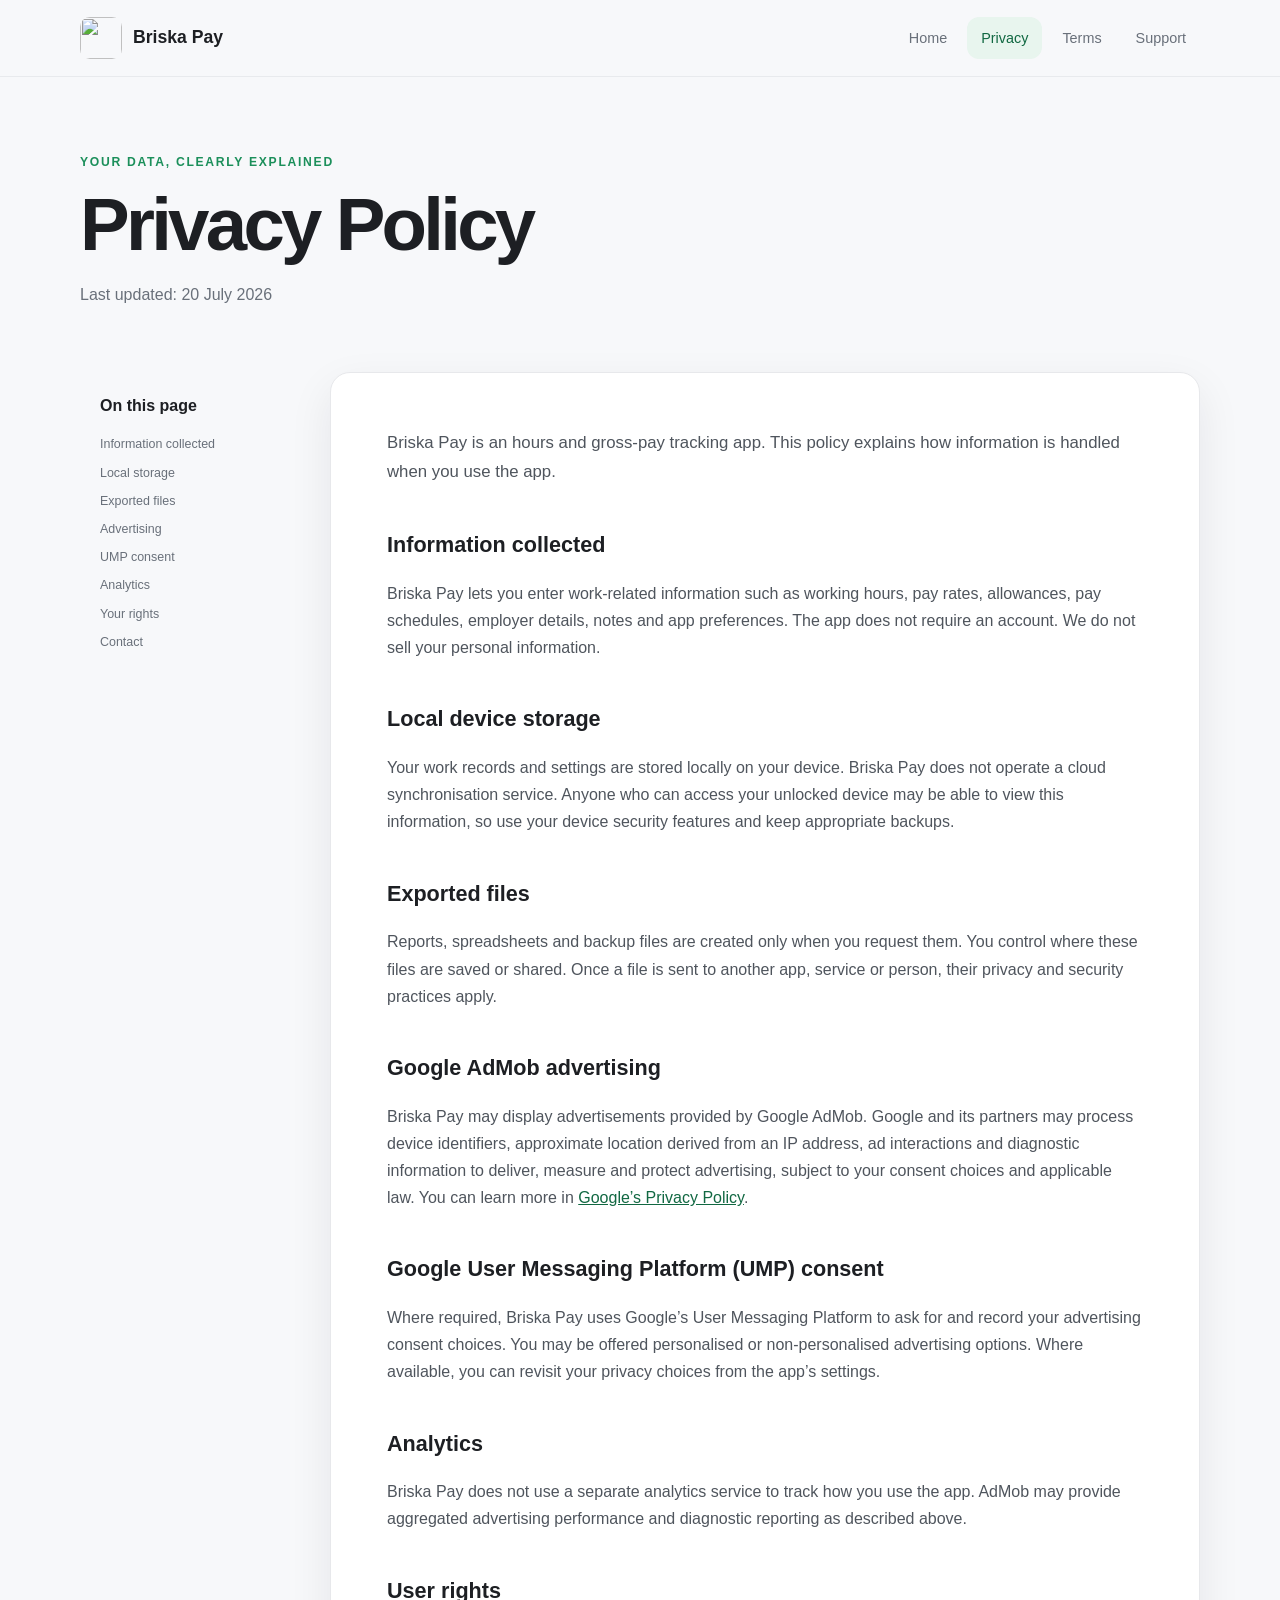
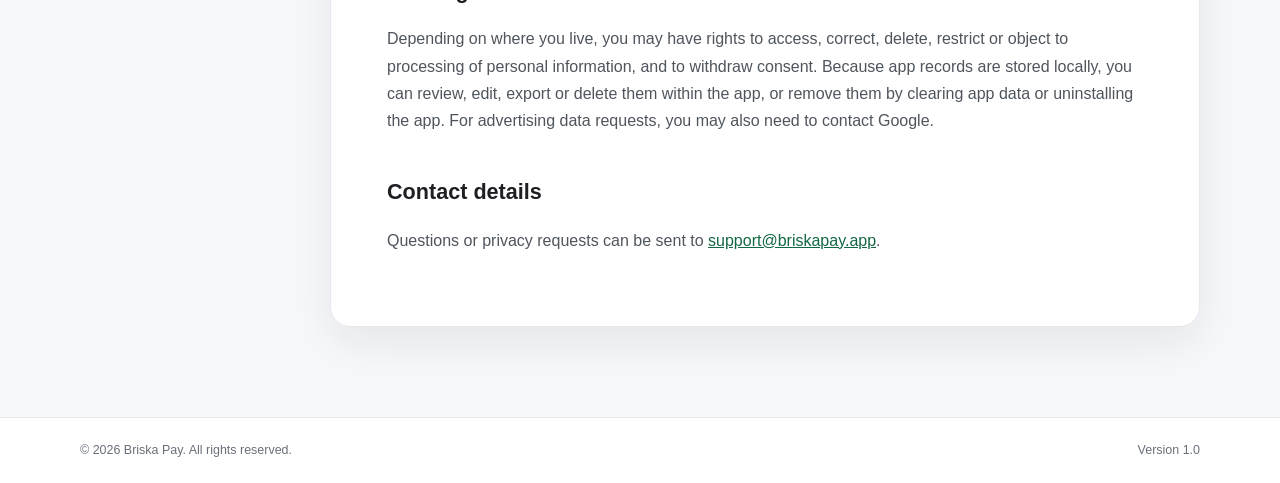
==== privacy.html @ 8bffb8f8 "Add Briska Pay website and legal pages" ====
<!doctype html>
<html lang="en">
<head>
  <meta charset="utf-8"><meta name="viewport" content="width=device-width, initial-scale=1">
  <meta name="description" content="Privacy Policy for Briska Pay.">
  <title>Privacy Policy — Briska Pay</title>
  <link rel="icon" href="assets/branding/briska-icon.png"><link rel="stylesheet" href="styles.css">
</head>
<body>
  <header class="site-header"><nav class="nav container" aria-label="Main navigation"><a class="brand" href="index.html" aria-label="Briska Pay home"><img src="assets/branding/briska-icon.svg" alt="" width="42" height="42"><span>Briska Pay</span></a><div class="nav-links"><a href="index.html">Home</a><a class="active" aria-current="page" href="privacy.html">Privacy</a><a href="terms.html">Terms</a><a href="support.html">Support</a></div></nav></header>
  <main class="legal container">
    <header class="page-heading"><span class="eyebrow">Your data, clearly explained</span><h1>Privacy Policy</h1><p>Last updated: 20 July 2026</p></header>
    <div class="legal-layout">
      <aside class="legal-nav"><strong>On this page</strong><a href="#collected">Information collected</a><a href="#storage">Local storage</a><a href="#exports">Exported files</a><a href="#advertising">Advertising</a><a href="#consent">UMP consent</a><a href="#analytics">Analytics</a><a href="#rights">Your rights</a><a href="#contact">Contact</a></aside>
      <article class="legal-card">
        <p>Briska Pay is an hours and gross-pay tracking app. This policy explains how information is handled when you use the app.</p>
        <section id="collected"><h2>Information collected</h2><p>Briska Pay lets you enter work-related information such as working hours, pay rates, allowances, pay schedules, employer details, notes and app preferences. The app does not require an account. We do not sell your personal information.</p></section>
        <section id="storage"><h2>Local device storage</h2><p>Your work records and settings are stored locally on your device. Briska Pay does not operate a cloud synchronisation service. Anyone who can access your unlocked device may be able to view this information, so use your device security features and keep appropriate backups.</p></section>
        <section id="exports"><h2>Exported files</h2><p>Reports, spreadsheets and backup files are created only when you request them. You control where these files are saved or shared. Once a file is sent to another app, service or person, their privacy and security practices apply.</p></section>
        <section id="advertising"><h2>Google AdMob advertising</h2><p>Briska Pay may display advertisements provided by Google AdMob. Google and its partners may process device identifiers, approximate location derived from an IP address, ad interactions and diagnostic information to deliver, measure and protect advertising, subject to your consent choices and applicable law. You can learn more in <a href="https://policies.google.com/privacy">Google’s Privacy Policy</a>.</p></section>
        <section id="consent"><h2>Google User Messaging Platform (UMP) consent</h2><p>Where required, Briska Pay uses Google’s User Messaging Platform to ask for and record your advertising consent choices. You may be offered personalised or non-personalised advertising options. Where available, you can revisit your privacy choices from the app’s settings.</p></section>
        <section id="analytics"><h2>Analytics</h2><p>Briska Pay does not use a separate analytics service to track how you use the app. AdMob may provide aggregated advertising performance and diagnostic reporting as described above.</p></section>
        <section id="rights"><h2>User rights</h2><p>Depending on where you live, you may have rights to access, correct, delete, restrict or object to processing of personal information, and to withdraw consent. Because app records are stored locally, you can review, edit, export or delete them within the app, or remove them by clearing app data or uninstalling the app. For advertising data requests, you may also need to contact Google.</p></section>
        <section id="contact"><h2>Contact details</h2><p>Questions or privacy requests can be sent to <a href="mailto:support@briskapay.app">support@briskapay.app</a>.</p></section>
      </article>
    </div>
  </main>
  <footer class="footer"><div class="container footer-inner"><p>© 2026 Briska Pay. All rights reserved.</p><p>Version 1.0</p></div></footer>
</body></html>
---- styles.css ----
@font-face{font-family:Poppins;src:url('assets/fonts/Poppins-Regular.ttf') format('truetype');font-weight:400;font-display:swap}@font-face{font-family:Poppins;src:url('assets/fonts/Poppins-Medium.ttf') format('truetype');font-weight:500;font-display:swap}@font-face{font-family:Poppins;src:url('assets/fonts/Poppins-SemiBold.ttf') format('truetype');font-weight:600;font-display:swap}@font-face{font-family:Poppins;src:url('assets/fonts/Poppins-Bold.ttf') format('truetype');font-weight:700;font-display:swap}
:root{--green:#1b8f5a;--green-dark:#116842;--green-soft:#e8f5ee;--ink:#1d1f23;--muted:#69707a;--line:#e7e8eb;--bg:#f7f8fa;--white:#fff;--shadow:0 16px 44px rgba(29,31,35,.08);--radius:20px}*{box-sizing:border-box}html{scroll-behavior:smooth}body{margin:0;background:var(--bg);color:var(--ink);font-family:Poppins,Arial,sans-serif;line-height:1.7}a{color:var(--green-dark)}img{display:block}.container{width:min(1120px,calc(100% - 40px));margin-inline:auto}.site-header{position:sticky;top:0;z-index:10;background:rgba(247,248,250,.94);border-bottom:1px solid rgba(231,232,235,.85);backdrop-filter:blur(12px)}.nav{min-height:76px;display:flex;align-items:center;justify-content:space-between;gap:24px}.brand{display:flex;align-items:center;gap:11px;color:var(--ink);font-size:1.1rem;font-weight:700;text-decoration:none}.brand img{border-radius:10px}.nav-links{display:flex;align-items:center;gap:6px}.nav-links a{padding:9px 14px;border-radius:12px;color:var(--muted);font-size:.9rem;font-weight:500;text-decoration:none}.nav-links a:hover,.nav-links a.active{background:var(--green-soft);color:var(--green-dark)}.hero{min-height:650px;display:grid;grid-template-columns:1.1fr .9fr;align-items:center;gap:80px;padding-block:80px}.eyebrow{display:block;margin-bottom:12px;color:var(--green);font-size:.76rem;font-weight:700;letter-spacing:.14em;text-transform:uppercase}.hero h1,.page-heading h1{max-width:800px;margin:0;font-size:clamp(2.6rem,6vw,4.65rem);line-height:1.08;letter-spacing:-.05em}.hero h1 span{color:var(--green)}.lead{max-width:650px;margin:24px 0;color:var(--muted);font-size:1.08rem}.actions{display:flex;gap:12px;margin-top:30px}.button{display:inline-flex;min-height:52px;align-items:center;justify-content:center;padding:12px 22px;border:2px solid var(--green);border-radius:14px;background:var(--green);color:#fff;font-weight:600;text-decoration:none;transition:.2s}.button:hover{background:var(--green-dark);border-color:var(--green-dark);transform:translateY(-1px)}.button.secondary{background:transparent;color:var(--green)}.hero-card{position:relative;padding:30px;border:1px solid #eef0f1;border-radius:28px;background:var(--white);box-shadow:0 28px 70px rgba(27,143,90,.14)}.hero-card:before{position:absolute;inset:-25px -25px auto auto;z-index:-1;width:150px;height:150px;border-radius:50%;background:var(--green-soft);content:""}.preview-head{display:flex;justify-content:space-between;font-weight:600}.status{padding:5px 10px;border-radius:20px;background:var(--green-soft);color:var(--green-dark);font-size:.7rem}.preview-label{margin:38px 0 2px;color:var(--muted);font-size:.82rem}.preview-value{margin:0;font-size:2.65rem;font-weight:700;letter-spacing:-.04em}.preview-grid{display:grid;grid-template-columns:1fr 1fr;gap:12px;margin:26px 0}.preview-grid div{display:flex;flex-direction:column;padding:16px;border-radius:15px;background:var(--bg)}.preview-grid span{color:var(--muted);font-size:.78rem}.preview-grid strong{font-size:1.15rem}.progress{height:7px;overflow:hidden;border-radius:20px;background:var(--line)}.progress span{display:block;width:72%;height:100%;border-radius:inherit;background:var(--green)}.preview-note{margin:13px 0 0;color:var(--muted);font-size:.75rem}.section{padding-block:92px}.section-heading{max-width:680px;margin-bottom:38px}.section-heading h2,.contact h2,.bug-card h2{margin:0;font-size:clamp(1.8rem,4vw,2.7rem);line-height:1.2;letter-spacing:-.035em}.section-heading p{color:var(--muted)}.card-grid{display:grid;grid-template-columns:repeat(4,1fr);gap:18px}.card{padding:25px;border:1px solid var(--line);border-radius:var(--radius);background:var(--white);box-shadow:0 8px 30px rgba(29,31,35,.04)}.feature-icon{display:flex;width:44px;height:44px;align-items:center;justify-content:center;margin-bottom:28px;border-radius:13px;background:var(--green-soft);color:var(--green);font-size:1.25rem;font-weight:700}.card h3{margin:0 0 9px;font-size:1.05rem}.card p{margin:0;color:var(--muted);font-size:.88rem}.contact-wrap{background:var(--green)}.contact{display:flex;align-items:center;justify-content:space-between;gap:40px;padding-block:65px;color:#fff}.contact p{margin-bottom:0;color:rgba(255,255,255,.78)}.eyebrow.light{color:#c7f1dc}.light-button{flex:none;border-color:#fff;background:#fff;color:var(--green-dark)}.light-button:hover{border-color:var(--bg);background:var(--bg);color:var(--green-dark)}.footer{border-top:1px solid var(--line);background:var(--white);color:var(--muted);font-size:.78rem}.footer-inner{display:flex;justify-content:space-between;padding-block:22px}.footer p{margin:0}.page-heading{padding:75px 0 48px}.page-heading p{max-width:680px;color:var(--muted)}.legal{padding-bottom:90px}.legal-layout{display:grid;grid-template-columns:220px 1fr;align-items:start;gap:30px}.legal-nav{position:sticky;top:106px;display:flex;flex-direction:column;gap:7px;padding:20px}.legal-nav strong{margin-bottom:8px}.legal-nav a{color:var(--muted);font-size:.78rem;text-decoration:none}.legal-nav a:hover{color:var(--green)}.legal-card{padding:clamp(25px,5vw,56px);border:1px solid var(--line);border-radius:var(--radius);background:#fff;box-shadow:var(--shadow)}.legal-card.single{max-width:880px;margin:auto}.legal-card>p:first-child{margin-top:0;font-size:1.05rem}.legal-card section{scroll-margin-top:100px;padding-top:24px}.legal-card h2{margin:0 0 8px;font-size:1.35rem}.legal-card p{color:#4f555d}.support-hero{background:linear-gradient(180deg,var(--green-soft),var(--bg))}.support-hero .page-heading{text-align:center}.support-hero .page-heading p{margin:15px auto 28px}.faq-grid{display:grid;grid-template-columns:1fr 1fr;gap:16px}details{padding:20px 22px;border:1px solid var(--line);border-radius:16px;background:#fff}summary{cursor:pointer;font-weight:600}details p{margin-bottom:0;color:var(--muted);font-size:.9rem}.muted{background:#eff2f1}.steps{display:grid;grid-template-columns:1fr 1fr;gap:18px}.steps article{display:flex;gap:17px;padding:22px;border-radius:var(--radius);background:#fff}.steps article>span{display:flex;flex:0 0 38px;height:38px;align-items:center;justify-content:center;border-radius:50%;background:var(--green);color:#fff;font-weight:700}.steps h3{margin:2px 0 5px;font-size:1rem}.steps p{margin:0;color:var(--muted);font-size:.85rem}.bug-card{display:flex;align-items:center;justify-content:space-between;gap:55px;padding:42px;border-radius:26px;background:var(--green-dark);color:#fff}.bug-card p{max-width:750px;margin-bottom:0;color:rgba(255,255,255,.78)}.contact-line{text-align:center;margin:35px 0 0;color:var(--muted)}
@media(max-width:860px){.hero{grid-template-columns:1fr;gap:45px}.card-grid{grid-template-columns:1fr 1fr}.legal-layout{grid-template-columns:1fr}.legal-nav{display:none}.contact,.bug-card{align-items:flex-start;flex-direction:column}.hero-card{max-width:560px}.faq-grid,.steps{grid-template-columns:1fr}}
@media(max-width:600px){.container{width:min(100% - 28px,1120px)}.site-header{position:relative}.nav{align-items:flex-start;flex-direction:column;padding-block:14px;gap:10px}.nav-links{width:100%;overflow-x:auto;padding-bottom:2px}.nav-links a{padding:8px 11px;white-space:nowrap}.hero{min-height:0;padding-block:58px}.hero h1,.page-heading h1{font-size:2.55rem}.actions{align-items:stretch;flex-direction:column}.hero-card{padding:22px}.preview-value{font-size:2.2rem}.section{padding-block:68px}.card-grid{grid-template-columns:1fr}.contact{padding-block:50px}.light-button{width:100%;font-size:.85rem}.footer-inner{align-items:flex-start;flex-direction:column;gap:5px}.page-heading{padding:55px 0 35px}.legal{padding-bottom:60px}.legal-card{padding:24px 20px}.bug-card{padding:28px 22px}}
@media(prefers-reduced-motion:reduce){html{scroll-behavior:auto}.button{transition:none}}
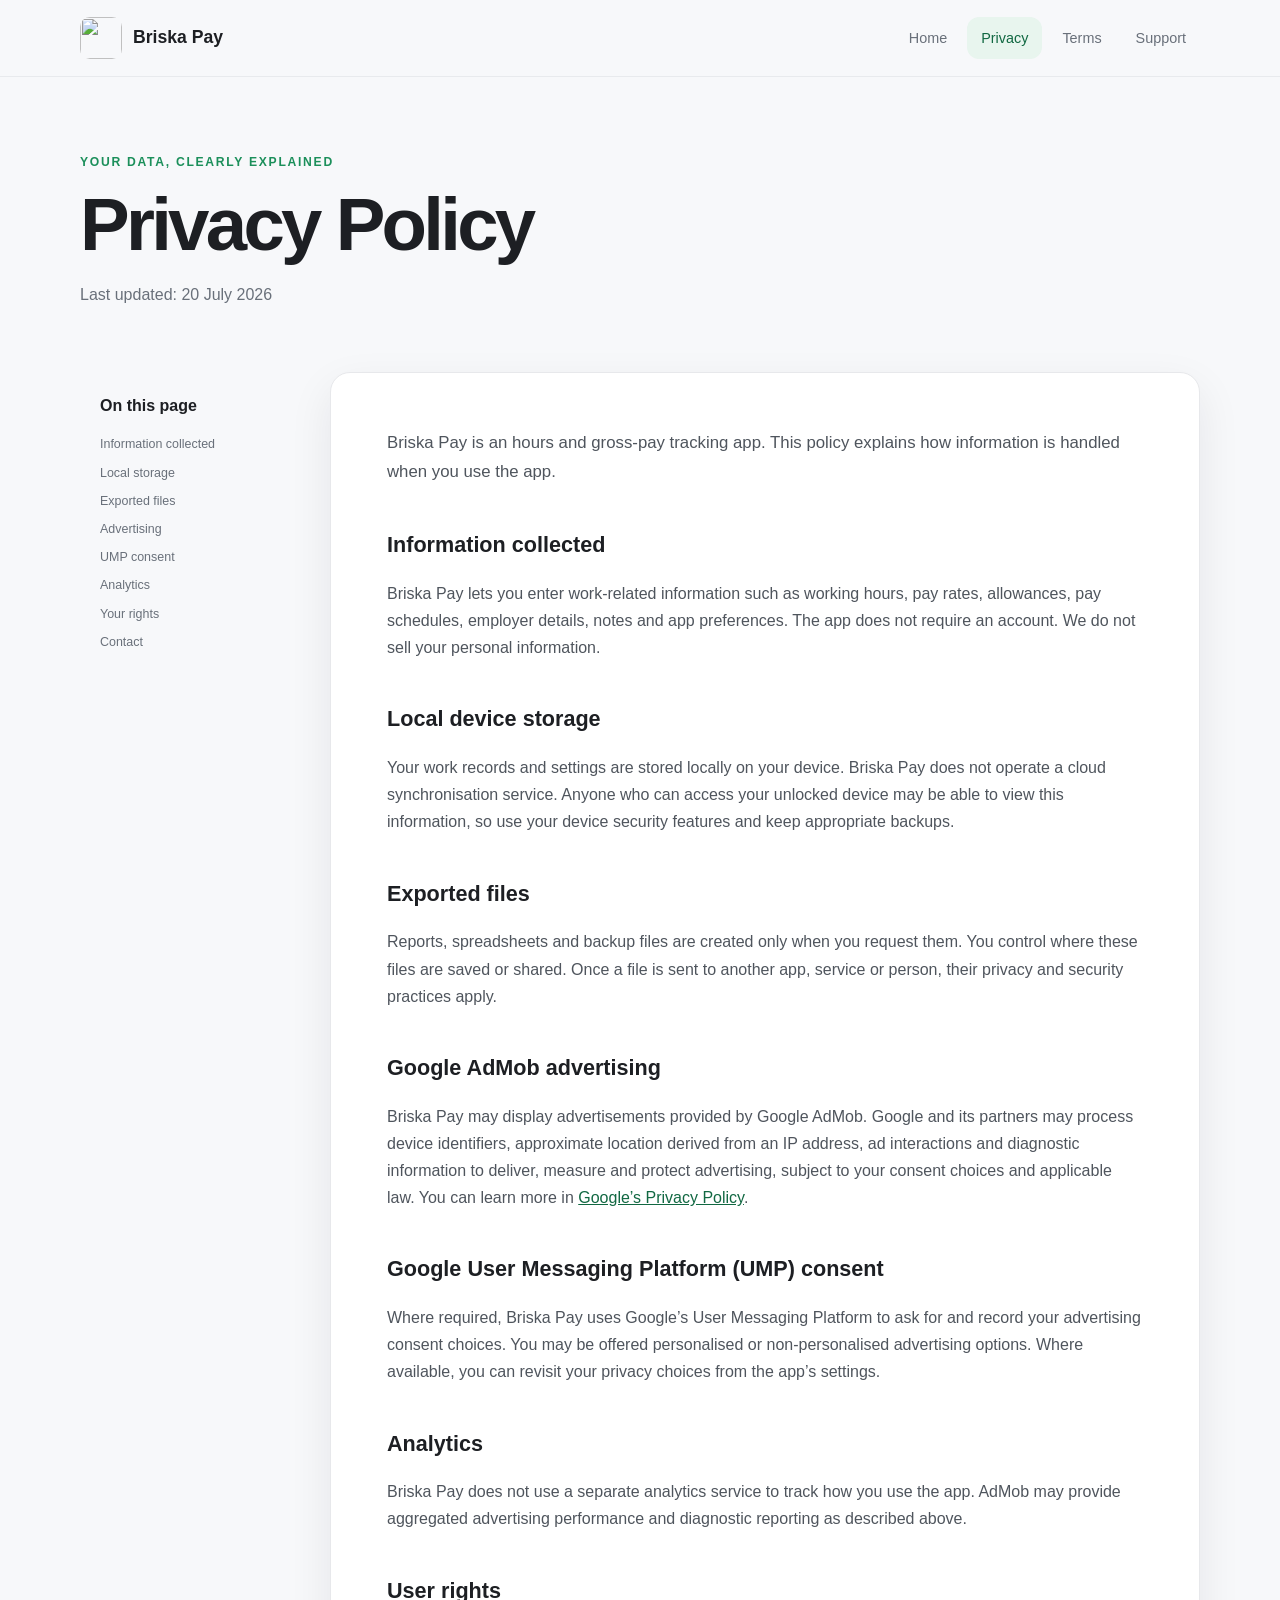
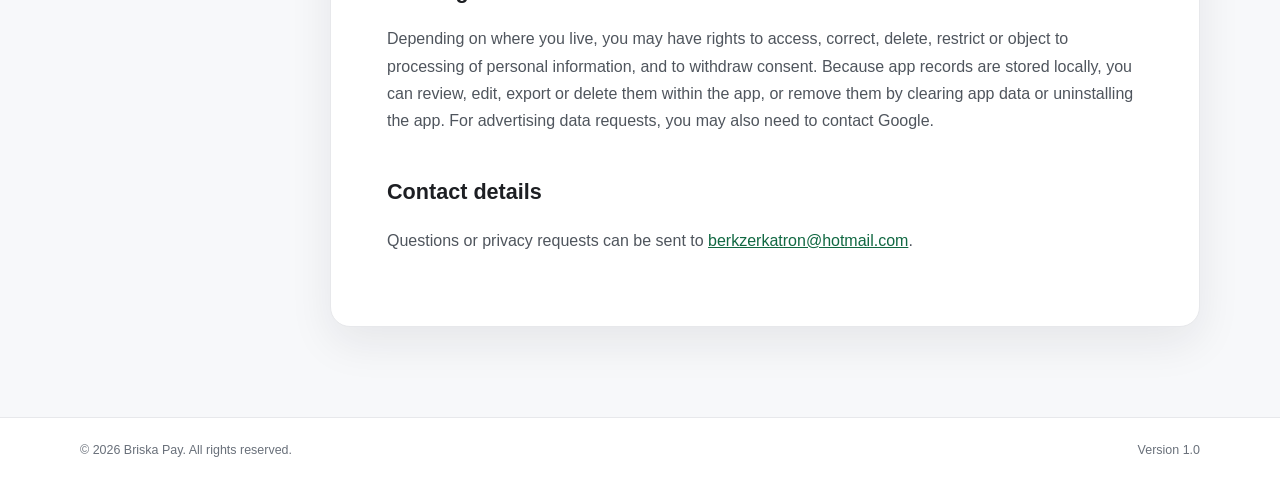
==== commit 43916996: "Update privacy.html" ====
--- a/privacy.html
+++ b/privacy.html
@@ -21,7 +21,7 @@
         <section id="consent"><h2>Google User Messaging Platform (UMP) consent</h2><p>Where required, Briska Pay uses Google’s User Messaging Platform to ask for and record your advertising consent choices. You may be offered personalised or non-personalised advertising options. Where available, you can revisit your privacy choices from the app’s settings.</p></section>
         <section id="analytics"><h2>Analytics</h2><p>Briska Pay does not use a separate analytics service to track how you use the app. AdMob may provide aggregated advertising performance and diagnostic reporting as described above.</p></section>
         <section id="rights"><h2>User rights</h2><p>Depending on where you live, you may have rights to access, correct, delete, restrict or object to processing of personal information, and to withdraw consent. Because app records are stored locally, you can review, edit, export or delete them within the app, or remove them by clearing app data or uninstalling the app. For advertising data requests, you may also need to contact Google.</p></section>
-        <section id="contact"><h2>Contact details</h2><p>Questions or privacy requests can be sent to <a href="mailto:support@briskapay.app">support@briskapay.app</a>.</p></section>
+        <section id="contact"><h2>Contact details</h2><p>Questions or privacy requests can be sent to <a href="mailto:berkzerkatron@hotmail.com">berkzerkatron@hotmail.com</a>.</p></section>
       </article>
     </div>
   </main>
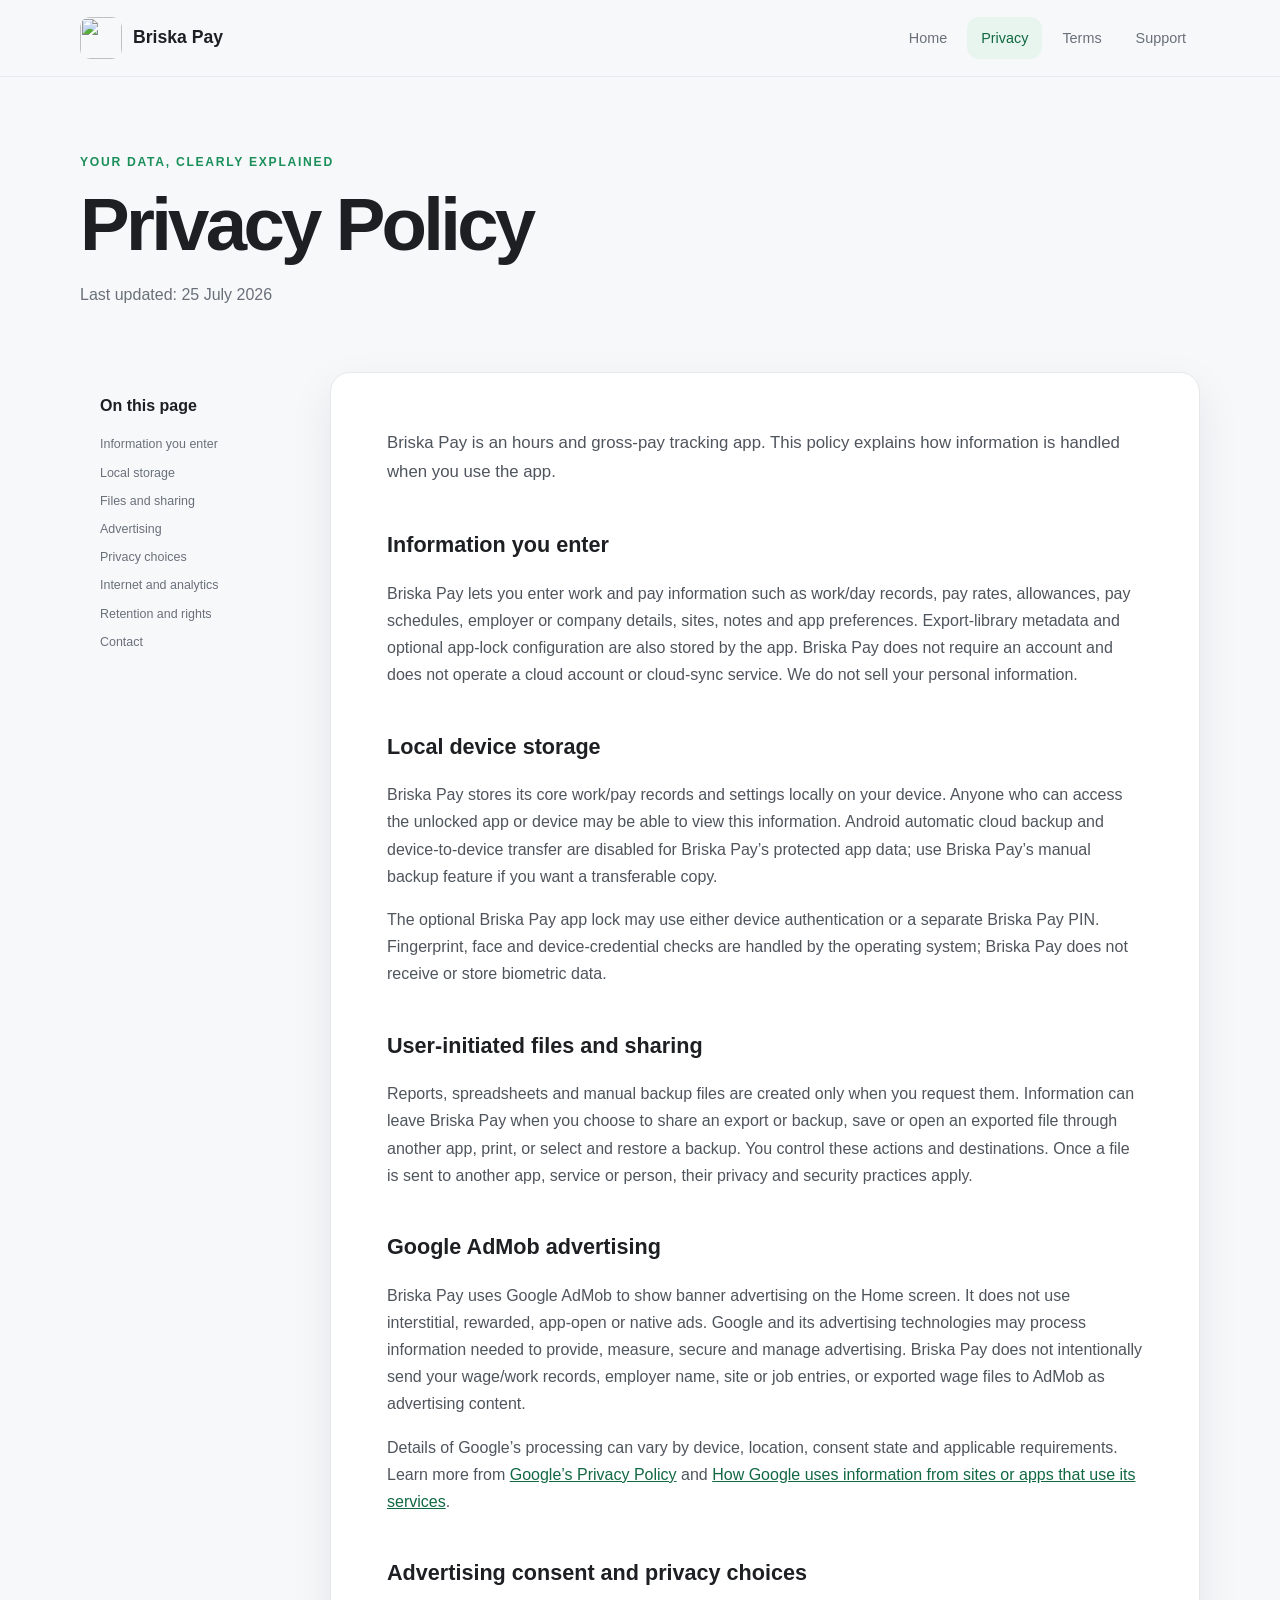
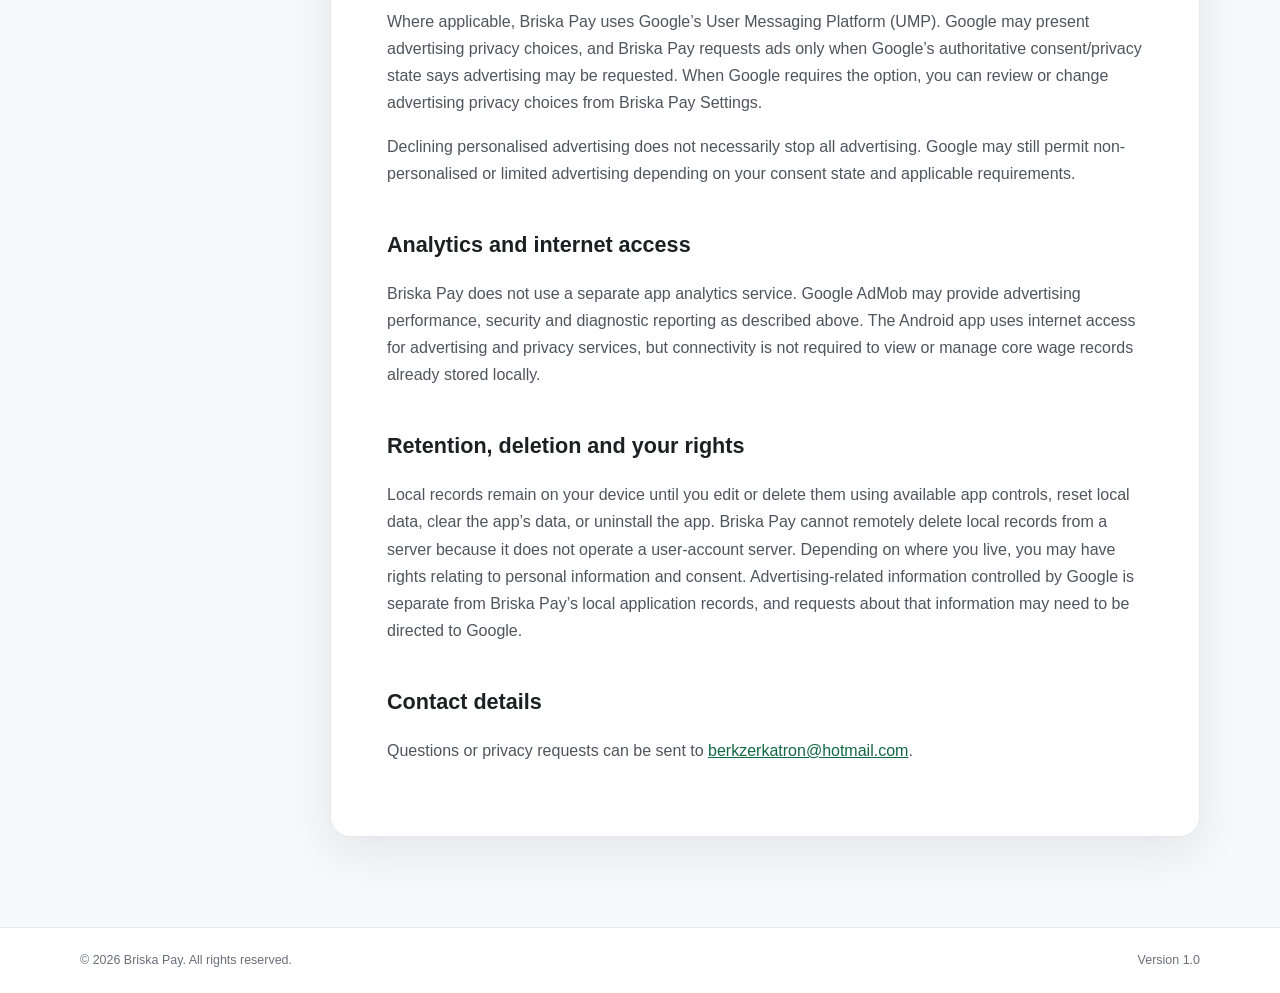
==== commit 6011c450: "Update Briska Pay privacy and support disclosures" ====
--- a/privacy.html
+++ b/privacy.html
@@ -9,18 +9,18 @@
 <body>
   <header class="site-header"><nav class="nav container" aria-label="Main navigation"><a class="brand" href="index.html" aria-label="Briska Pay home"><img src="assets/branding/briska-icon.svg" alt="" width="42" height="42"><span>Briska Pay</span></a><div class="nav-links"><a href="index.html">Home</a><a class="active" aria-current="page" href="privacy.html">Privacy</a><a href="terms.html">Terms</a><a href="support.html">Support</a></div></nav></header>
   <main class="legal container">
-    <header class="page-heading"><span class="eyebrow">Your data, clearly explained</span><h1>Privacy Policy</h1><p>Last updated: 20 July 2026</p></header>
+    <header class="page-heading"><span class="eyebrow">Your data, clearly explained</span><h1>Privacy Policy</h1><p>Last updated: 25 July 2026</p></header>
     <div class="legal-layout">
-      <aside class="legal-nav"><strong>On this page</strong><a href="#collected">Information collected</a><a href="#storage">Local storage</a><a href="#exports">Exported files</a><a href="#advertising">Advertising</a><a href="#consent">UMP consent</a><a href="#analytics">Analytics</a><a href="#rights">Your rights</a><a href="#contact">Contact</a></aside>
+      <aside class="legal-nav"><strong>On this page</strong><a href="#collected">Information you enter</a><a href="#storage">Local storage</a><a href="#exports">Files and sharing</a><a href="#advertising">Advertising</a><a href="#consent">Privacy choices</a><a href="#analytics">Internet and analytics</a><a href="#rights">Retention and rights</a><a href="#contact">Contact</a></aside>
       <article class="legal-card">
         <p>Briska Pay is an hours and gross-pay tracking app. This policy explains how information is handled when you use the app.</p>
-        <section id="collected"><h2>Information collected</h2><p>Briska Pay lets you enter work-related information such as working hours, pay rates, allowances, pay schedules, employer details, notes and app preferences. The app does not require an account. We do not sell your personal information.</p></section>
-        <section id="storage"><h2>Local device storage</h2><p>Your work records and settings are stored locally on your device. Briska Pay does not operate a cloud synchronisation service. Anyone who can access your unlocked device may be able to view this information, so use your device security features and keep appropriate backups.</p></section>
-        <section id="exports"><h2>Exported files</h2><p>Reports, spreadsheets and backup files are created only when you request them. You control where these files are saved or shared. Once a file is sent to another app, service or person, their privacy and security practices apply.</p></section>
-        <section id="advertising"><h2>Google AdMob advertising</h2><p>Briska Pay may display advertisements provided by Google AdMob. Google and its partners may process device identifiers, approximate location derived from an IP address, ad interactions and diagnostic information to deliver, measure and protect advertising, subject to your consent choices and applicable law. You can learn more in <a href="https://policies.google.com/privacy">Google’s Privacy Policy</a>.</p></section>
-        <section id="consent"><h2>Google User Messaging Platform (UMP) consent</h2><p>Where required, Briska Pay uses Google’s User Messaging Platform to ask for and record your advertising consent choices. You may be offered personalised or non-personalised advertising options. Where available, you can revisit your privacy choices from the app’s settings.</p></section>
-        <section id="analytics"><h2>Analytics</h2><p>Briska Pay does not use a separate analytics service to track how you use the app. AdMob may provide aggregated advertising performance and diagnostic reporting as described above.</p></section>
-        <section id="rights"><h2>User rights</h2><p>Depending on where you live, you may have rights to access, correct, delete, restrict or object to processing of personal information, and to withdraw consent. Because app records are stored locally, you can review, edit, export or delete them within the app, or remove them by clearing app data or uninstalling the app. For advertising data requests, you may also need to contact Google.</p></section>
+        <section id="collected"><h2>Information you enter</h2><p>Briska Pay lets you enter work and pay information such as work/day records, pay rates, allowances, pay schedules, employer or company details, sites, notes and app preferences. Export-library metadata and optional app-lock configuration are also stored by the app. Briska Pay does not require an account and does not operate a cloud account or cloud-sync service. We do not sell your personal information.</p></section>
+        <section id="storage"><h2>Local device storage</h2><p>Briska Pay stores its core work/pay records and settings locally on your device. Anyone who can access the unlocked app or device may be able to view this information. Android automatic cloud backup and device-to-device transfer are disabled for Briska Pay’s protected app data; use Briska Pay’s manual backup feature if you want a transferable copy.</p><p>The optional Briska Pay app lock may use either device authentication or a separate Briska Pay PIN. Fingerprint, face and device-credential checks are handled by the operating system; Briska Pay does not receive or store biometric data.</p></section>
+        <section id="exports"><h2>User-initiated files and sharing</h2><p>Reports, spreadsheets and manual backup files are created only when you request them. Information can leave Briska Pay when you choose to share an export or backup, save or open an exported file through another app, print, or select and restore a backup. You control these actions and destinations. Once a file is sent to another app, service or person, their privacy and security practices apply.</p></section>
+        <section id="advertising"><h2>Google AdMob advertising</h2><p>Briska Pay uses Google AdMob to show banner advertising on the Home screen. It does not use interstitial, rewarded, app-open or native ads. Google and its advertising technologies may process information needed to provide, measure, secure and manage advertising. Briska Pay does not intentionally send your wage/work records, employer name, site or job entries, or exported wage files to AdMob as advertising content.</p><p>Details of Google’s processing can vary by device, location, consent state and applicable requirements. Learn more from <a href="https://policies.google.com/privacy">Google’s Privacy Policy</a> and <a href="https://policies.google.com/technologies/partner-sites">How Google uses information from sites or apps that use its services</a>.</p></section>
+        <section id="consent"><h2>Advertising consent and privacy choices</h2><p>Where applicable, Briska Pay uses Google’s User Messaging Platform (UMP). Google may present advertising privacy choices, and Briska Pay requests ads only when Google’s authoritative consent/privacy state says advertising may be requested. When Google requires the option, you can review or change advertising privacy choices from Briska Pay Settings.</p><p>Declining personalised advertising does not necessarily stop all advertising. Google may still permit non-personalised or limited advertising depending on your consent state and applicable requirements.</p></section>
+        <section id="analytics"><h2>Analytics and internet access</h2><p>Briska Pay does not use a separate app analytics service. Google AdMob may provide advertising performance, security and diagnostic reporting as described above. The Android app uses internet access for advertising and privacy services, but connectivity is not required to view or manage core wage records already stored locally.</p></section>
+        <section id="rights"><h2>Retention, deletion and your rights</h2><p>Local records remain on your device until you edit or delete them using available app controls, reset local data, clear the app’s data, or uninstall the app. Briska Pay cannot remotely delete local records from a server because it does not operate a user-account server. Depending on where you live, you may have rights relating to personal information and consent. Advertising-related information controlled by Google is separate from Briska Pay’s local application records, and requests about that information may need to be directed to Google.</p></section>
         <section id="contact"><h2>Contact details</h2><p>Questions or privacy requests can be sent to <a href="mailto:berkzerkatron@hotmail.com">berkzerkatron@hotmail.com</a>.</p></section>
       </article>
     </div>
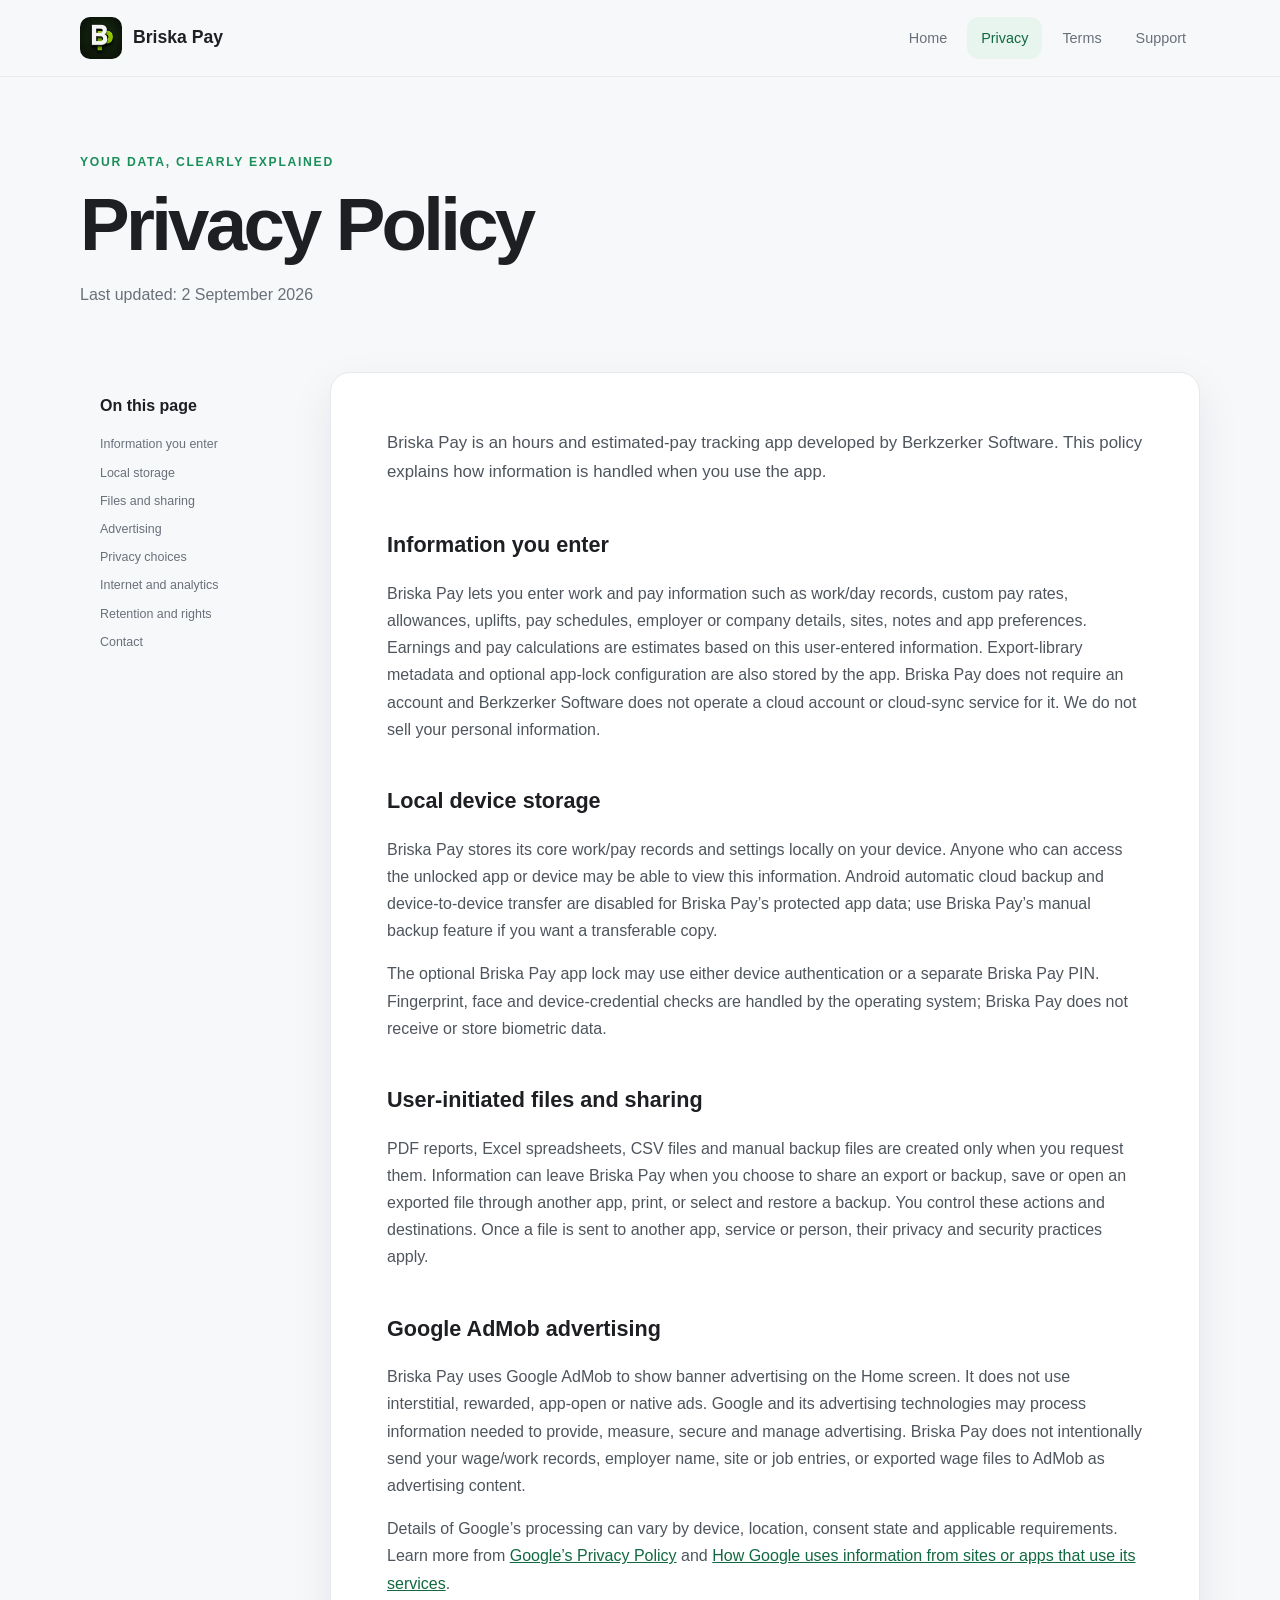
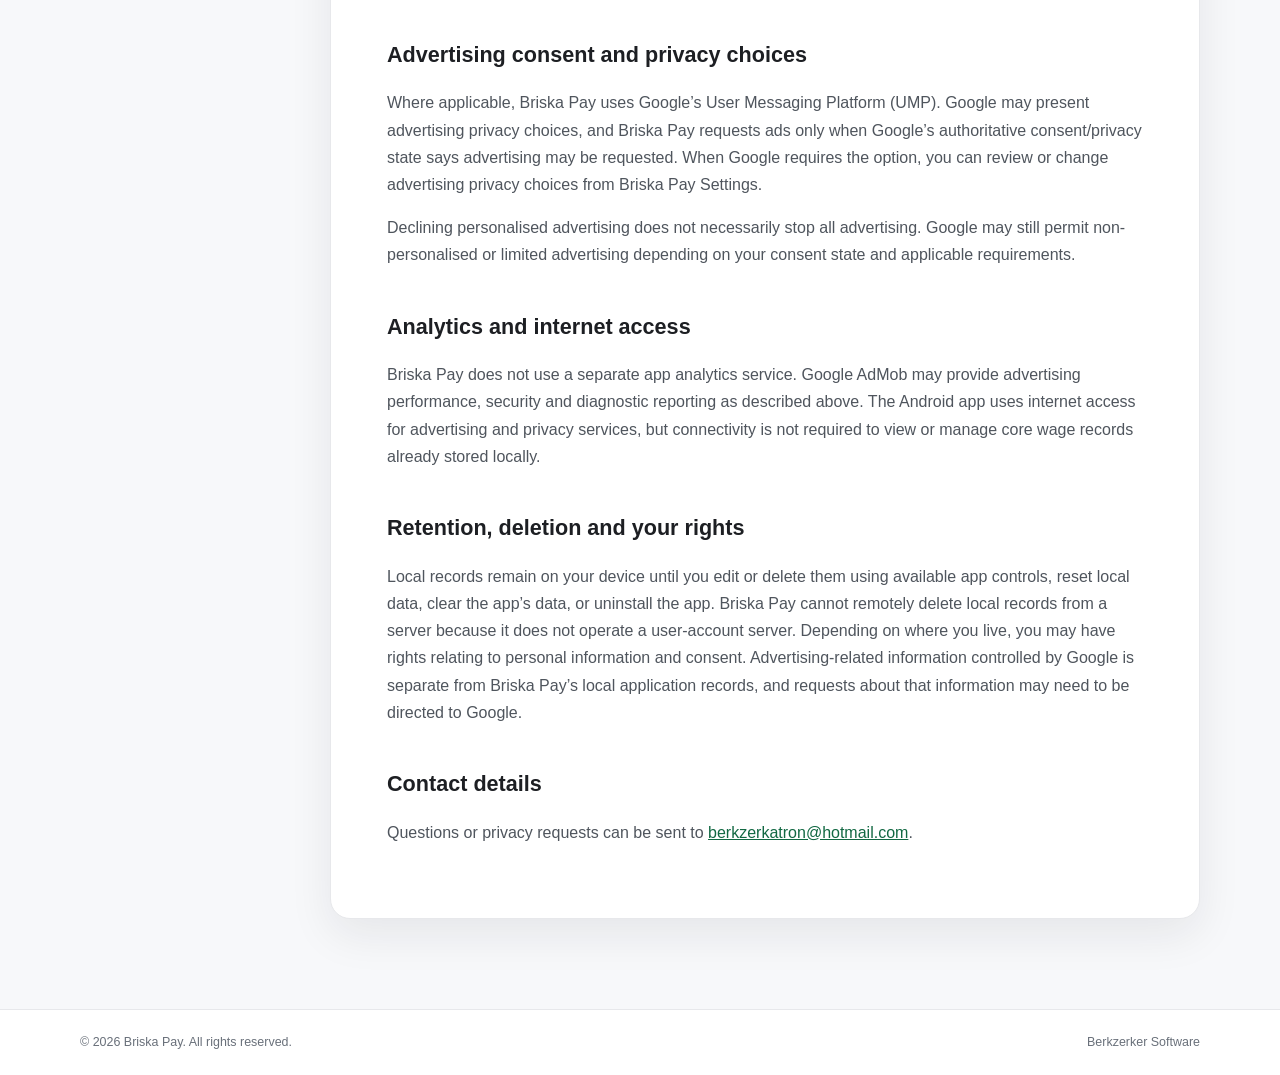
==== commit 1e5aea12: "Update Briska Pay website for production launch" ====
--- a/privacy.html
+++ b/privacy.html
@@ -4,19 +4,19 @@
   <meta charset="utf-8"><meta name="viewport" content="width=device-width, initial-scale=1">
   <meta name="description" content="Privacy Policy for Briska Pay.">
   <title>Privacy Policy — Briska Pay</title>
-  <link rel="icon" href="assets/branding/briska-icon.png"><link rel="stylesheet" href="styles.css">
+  <link rel="icon" href="assets/branding/LogoFinal.png"><link rel="stylesheet" href="styles.css">
 </head>
 <body>
-  <header class="site-header"><nav class="nav container" aria-label="Main navigation"><a class="brand" href="index.html" aria-label="Briska Pay home"><img src="assets/branding/briska-icon.svg" alt="" width="42" height="42"><span>Briska Pay</span></a><div class="nav-links"><a href="index.html">Home</a><a class="active" aria-current="page" href="privacy.html">Privacy</a><a href="terms.html">Terms</a><a href="support.html">Support</a></div></nav></header>
+  <header class="site-header"><nav class="nav container" aria-label="Main navigation"><a class="brand" href="index.html" aria-label="Briska Pay home"><img src="assets/branding/LogoFinal.png" alt="" width="42" height="42"><span>Briska Pay</span></a><div class="nav-links"><a href="index.html">Home</a><a class="active" aria-current="page" href="privacy.html">Privacy</a><a href="terms.html">Terms</a><a href="support.html">Support</a></div></nav></header>
   <main class="legal container">
-    <header class="page-heading"><span class="eyebrow">Your data, clearly explained</span><h1>Privacy Policy</h1><p>Last updated: 25 July 2026</p></header>
+    <header class="page-heading"><span class="eyebrow">Your data, clearly explained</span><h1>Privacy Policy</h1><p>Last updated: 2 September 2026</p></header>
     <div class="legal-layout">
       <aside class="legal-nav"><strong>On this page</strong><a href="#collected">Information you enter</a><a href="#storage">Local storage</a><a href="#exports">Files and sharing</a><a href="#advertising">Advertising</a><a href="#consent">Privacy choices</a><a href="#analytics">Internet and analytics</a><a href="#rights">Retention and rights</a><a href="#contact">Contact</a></aside>
       <article class="legal-card">
-        <p>Briska Pay is an hours and gross-pay tracking app. This policy explains how information is handled when you use the app.</p>
-        <section id="collected"><h2>Information you enter</h2><p>Briska Pay lets you enter work and pay information such as work/day records, pay rates, allowances, pay schedules, employer or company details, sites, notes and app preferences. Export-library metadata and optional app-lock configuration are also stored by the app. Briska Pay does not require an account and does not operate a cloud account or cloud-sync service. We do not sell your personal information.</p></section>
+        <p>Briska Pay is an hours and estimated-pay tracking app developed by Berkzerker Software. This policy explains how information is handled when you use the app.</p>
+        <section id="collected"><h2>Information you enter</h2><p>Briska Pay lets you enter work and pay information such as work/day records, custom pay rates, allowances, uplifts, pay schedules, employer or company details, sites, notes and app preferences. Earnings and pay calculations are estimates based on this user-entered information. Export-library metadata and optional app-lock configuration are also stored by the app. Briska Pay does not require an account and Berkzerker Software does not operate a cloud account or cloud-sync service for it. We do not sell your personal information.</p></section>
         <section id="storage"><h2>Local device storage</h2><p>Briska Pay stores its core work/pay records and settings locally on your device. Anyone who can access the unlocked app or device may be able to view this information. Android automatic cloud backup and device-to-device transfer are disabled for Briska Pay’s protected app data; use Briska Pay’s manual backup feature if you want a transferable copy.</p><p>The optional Briska Pay app lock may use either device authentication or a separate Briska Pay PIN. Fingerprint, face and device-credential checks are handled by the operating system; Briska Pay does not receive or store biometric data.</p></section>
-        <section id="exports"><h2>User-initiated files and sharing</h2><p>Reports, spreadsheets and manual backup files are created only when you request them. Information can leave Briska Pay when you choose to share an export or backup, save or open an exported file through another app, print, or select and restore a backup. You control these actions and destinations. Once a file is sent to another app, service or person, their privacy and security practices apply.</p></section>
+        <section id="exports"><h2>User-initiated files and sharing</h2><p>PDF reports, Excel spreadsheets, CSV files and manual backup files are created only when you request them. Information can leave Briska Pay when you choose to share an export or backup, save or open an exported file through another app, print, or select and restore a backup. You control these actions and destinations. Once a file is sent to another app, service or person, their privacy and security practices apply.</p></section>
         <section id="advertising"><h2>Google AdMob advertising</h2><p>Briska Pay uses Google AdMob to show banner advertising on the Home screen. It does not use interstitial, rewarded, app-open or native ads. Google and its advertising technologies may process information needed to provide, measure, secure and manage advertising. Briska Pay does not intentionally send your wage/work records, employer name, site or job entries, or exported wage files to AdMob as advertising content.</p><p>Details of Google’s processing can vary by device, location, consent state and applicable requirements. Learn more from <a href="https://policies.google.com/privacy">Google’s Privacy Policy</a> and <a href="https://policies.google.com/technologies/partner-sites">How Google uses information from sites or apps that use its services</a>.</p></section>
         <section id="consent"><h2>Advertising consent and privacy choices</h2><p>Where applicable, Briska Pay uses Google’s User Messaging Platform (UMP). Google may present advertising privacy choices, and Briska Pay requests ads only when Google’s authoritative consent/privacy state says advertising may be requested. When Google requires the option, you can review or change advertising privacy choices from Briska Pay Settings.</p><p>Declining personalised advertising does not necessarily stop all advertising. Google may still permit non-personalised or limited advertising depending on your consent state and applicable requirements.</p></section>
         <section id="analytics"><h2>Analytics and internet access</h2><p>Briska Pay does not use a separate app analytics service. Google AdMob may provide advertising performance, security and diagnostic reporting as described above. The Android app uses internet access for advertising and privacy services, but connectivity is not required to view or manage core wage records already stored locally.</p></section>
@@ -25,5 +25,5 @@
       </article>
     </div>
   </main>
-  <footer class="footer"><div class="container footer-inner"><p>© 2026 Briska Pay. All rights reserved.</p><p>Version 1.0</p></div></footer>
+  <footer class="footer"><div class="container footer-inner"><p>© 2026 Briska Pay. All rights reserved.</p><p>Berkzerker Software</p></div></footer>
 </body></html>
